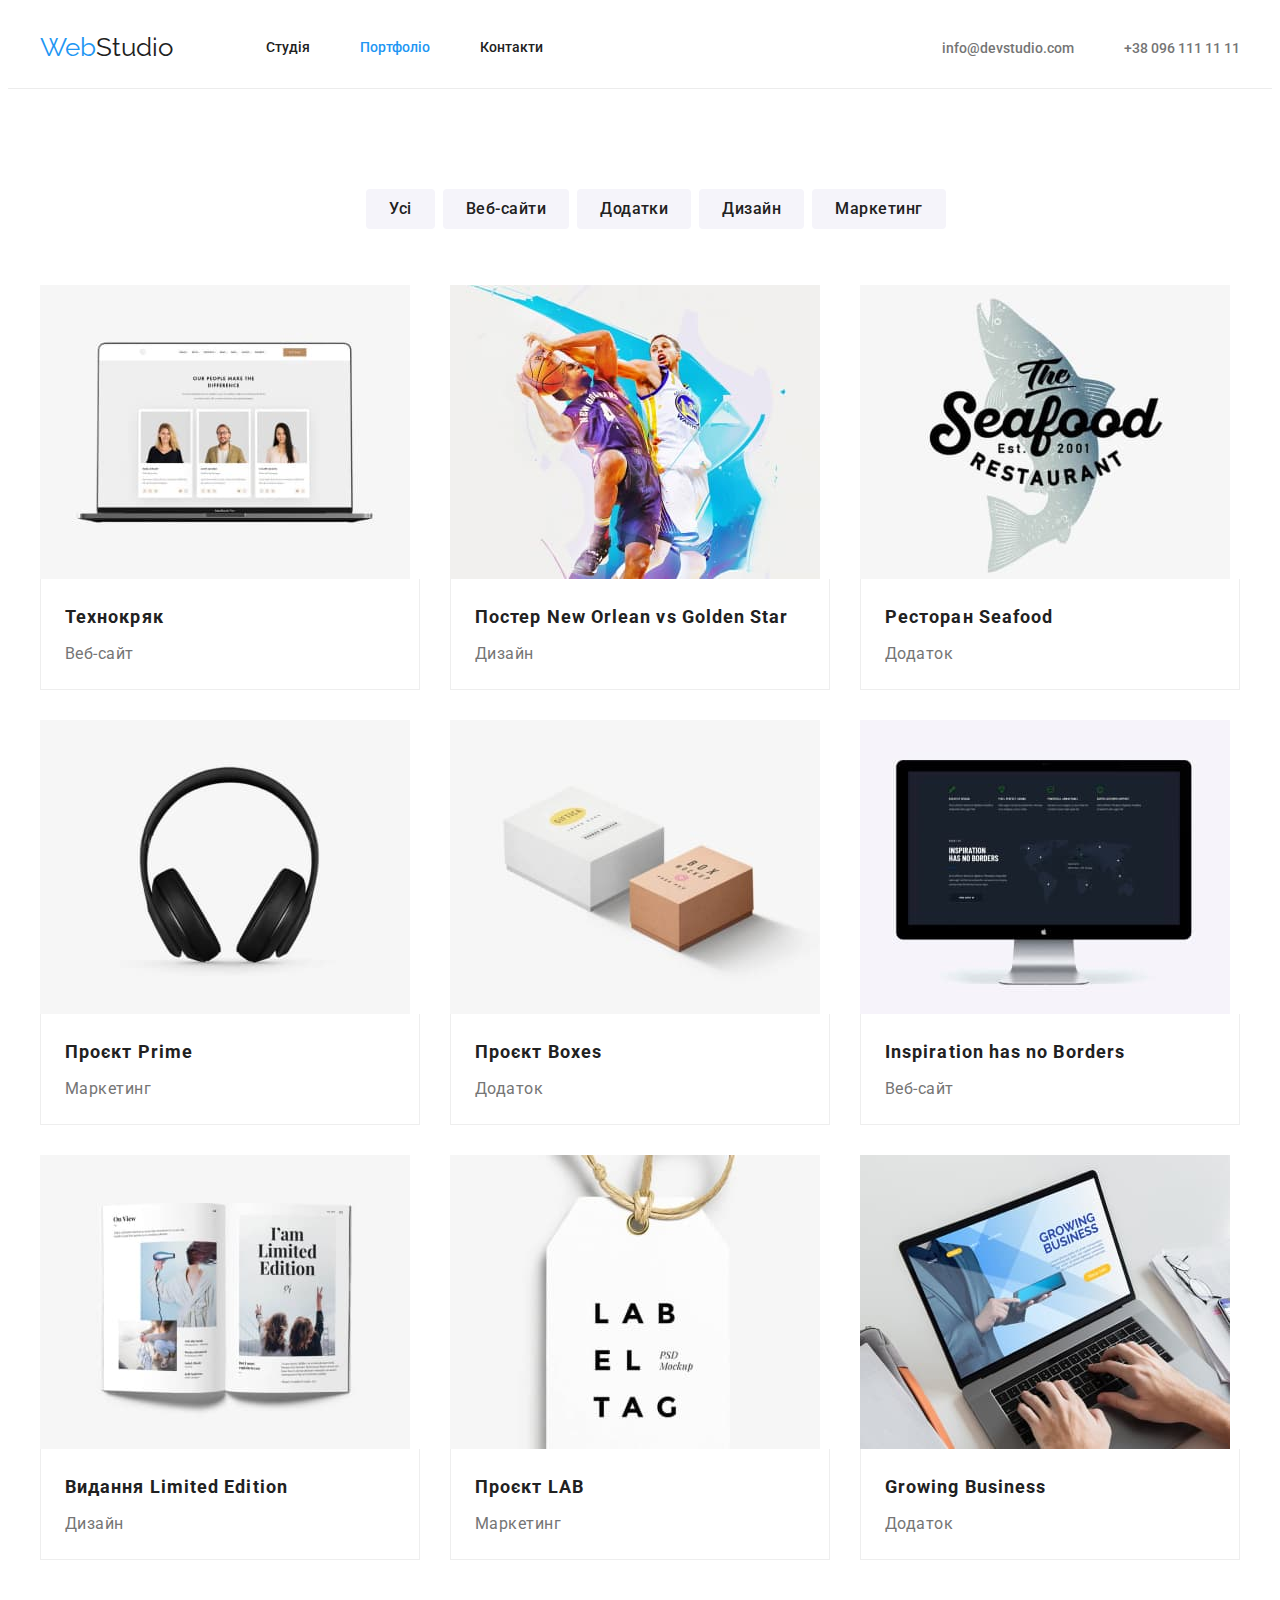
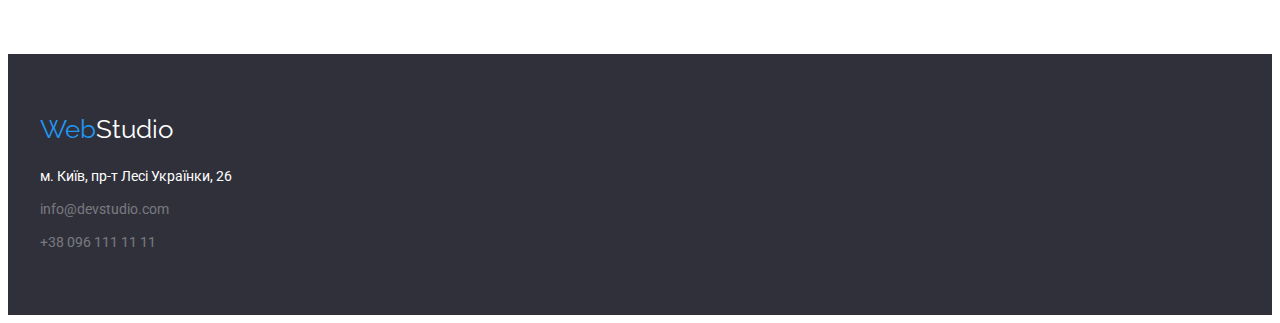
==== portfolio.html @ d4c377cc "renew" ====
<!DOCTYPE html>
<html lang="uk">
  <head>
    <meta charset="UTF-8" />
    <meta http-equiv="X-UA-Compatible" content="IE=edge" />
    <meta name="viewport" content="width=device-width, initial-scale=1.0" />
    <title>WebStudio</title>
    <link
      rel="stylesheet"
      href="https://cdnjs.cloudflare.com/ajax/libs/modern-normalize/1.1.0/modern-normalize.min.css"
      integrity="sha512-wpPYUAdjBVSE4KJnH1VR1HeZfpl1ub8YT/NKx4PuQ5NmX2tKuGu6U/JRp5y+Y8XG2tV+wKQpNHVUX03MfMFn9Q=="
      crossorigin="anonymous"
      referrerpolicy="no-referrer"
    />
    <link rel="stylesheet" href="./css/styles.css" />
    <link rel="preconnect" href="https://fonts.googleapis.com" />
    <link rel="preconnect" href="https://fonts.gstatic.com" crossorigin />
    <link
      href="https://fonts.googleapis.com/css2?family=Raleway:wght@700&family=Roboto:wght@400;500;700;900&display=swap"
      rel="stylesheet"
    />
  </head>
  <body>
    <header class="header">
      <div class="container header-container">
        <a href="./index.html" class="logo">
          <span class="logo-web">Web</span>Studio</a
        >
        <nav class="nav-list">
          <ul class="header-nav">
            <li class="header-item">
              <a href="./index.html" class="link-nav">Студія</a>
            </li>
            <li class="header-item">
              <a href="./portfolio.html" class="link-nav current">Портфоліо</a>
            </li>
            <li class="header-item">
              <a href="" class="link-nav">Контакти</a>
            </li>
          </ul>
        </nav>

        <ul class="contacts">
          <li class="header-item">
            <a href="mailto:info@devstudio.com" class="link-contact"
              >info@devstudio.com</a
            >
          </li>
          <li class="header-item">
            <a href="tel:+380961111111" class="link-contact"
              >+38 096 111 11 11</a
            >
          </li>
        </ul>
      </div>
    </header>

    <main>
      <section class="portfolio-section">
        <!-- Прихований заголовок h1 -->
        <div class="container">
          <h1 class="visually-hidden">Навігація Портфоліо</h1>
          <ul class="portfolio-list">
            <li class="portfolio-item">
              <button type="button" class="button-portfolio">Усі</button>
            </li>
            <li class="portfolio-item">
              <button type="button" class="button-portfolio">Веб-сайти</button>
            </li>
            <li class="portfolio-item">
              <button type="button" class="button-portfolio">Додатки</button>
            </li>
            <li class="portfolio-item">
              <button type="button" class="button-portfolio">Дизайн</button>
            </li>
            <li class="portfolio-item">
              <button type="button" class="button-portfolio">Маркетинг</button>
            </li>
          </ul>

          <ul class="project">
            <li class="dropdown">
              <a class="link-title-portfolio" href="">
                <img src="./images/tehno.jpeg" alt="вигляд сайту" width: 370 >
                <div class="border-portfolio">
                  <h2 class="title-portfolio">Технокряк</h2>
                  <p class="description-portfolio">Веб-сайт</p>
                </div>
              </a>
            </li>
            <li class="dropdown">
              <a class="link-title-portfolio" href="">
                <img src="./images/poster.jpeg" alt="гра баскетбол" width: 370 >
                <div class="border-portfolio">
                  <h2 class="title-portfolio">
                    Постер New Orlean vs Golden Star
                  </h2>
                  <p class="description-portfolio">Дизайн</p>
                </div>
              </a>
            </li>
            <li class="dropdown">
              <a class="link-title-portfolio" href="">
                <img src="./images/seafood.jpeg" alt="логотип риби" width: 370 >
                <div class="border-portfolio">
                  <h2 class="title-portfolio">Ресторан Seafood</h2>
                  <p class="description-portfolio">Додаток</p>
                </div>
              </a>
            </li>
            <li class="dropdown">
              <a class="link-title-portfolio" href="">
                <img src="./images/prime.jpeg" alt="навушники" width: 370 >
                <div class="border-portfolio">
                  <h2 class="title-portfolio">Проєкт Prime</h2>
                  <p class="description-portfolio">Маркетинг</p>
                </div>
              </a>
            </li>
            <li class="dropdown">
              <a class="link-title-portfolio" href="">
                <img src="./images/boxes.jpeg" alt="дві коробки" width: 370 >
                <div class="border-portfolio">
                  <h2 class="title-portfolio">Проєкт Boxes</h2>
                  <p class="description-portfolio">Додаток</p>
                </div>
              </a>
            </li>
            <li class="dropdown">
              <a class="link-title-portfolio" href="">
                <img src="./images/inspiration.jpeg" alt="компʼютер Аймак"
                width: 370 >
                <div class="border-portfolio">
                  <h2 class="title-portfolio">Inspiration has no Borders</h2>
                  <p class="description-portfolio">Веб-сайт</p>
                </div>
              </a>
            </li>
            <li class="dropdown">
              <a class="link-title-portfolio" href="">
                <img src="./images/limited.jpeg" alt="відкрита книжка" width:
                370 >
                <div class="border-portfolio">
                  <h2 class="title-portfolio">Видання Limited Edition</h2>
                  <p class="description-portfolio">Дизайн</p>
                </div>
              </a>
            </li>
            <li class="dropdown">
              <a class="link-title-portfolio" href="">
                <img src="./images/lab.jpeg" alt="бірка з написом" width: 370 >
                <div class="border-portfolio">
                  <h2 class="title-portfolio">Проєкт LAB</h2>
                  <p class="description-portfolio">Маркетинг</p>
                </div>
              </a>
            </li>
            <li class="dropdown">
              <a class="link-title-portfolio" href="">
                <img src="./images/growing.jpeg" alt="ноутбук" width: 370 >
                <div class="border-portfolio">
                  <h2 class="title-portfolio">Growing Business</h2>
                  <p class="description-portfolio">Додаток</p>
                </div>
              </a>
            </li>
          </ul>
        </div>
      </section>
    </main>

    <footer class="footer">
      <div class="container">
        <a href="./index.html" class="logo-footer">
          <span class="logo-web">Web</span>Studio</a
        >
        <address>
          <ul class="footer-list">
            <li>
              <a
                class="address-footer map"
                href="https://goo.gl/maps/TjLMkLWJnbs5kSYVA"
                >м. Київ, пр-т Лесі Українки, 26</a
              >
            </li>
            <li>
              <a
                class="link-footer mail-footer"
                href="mailto:info@devstudio.com"
                >info@devstudio.com</a
              >
            </li>
            <li>
              <a class="link-footer" href="tel:+380961111111"
                >+38 096 111 11 11</a
              >
            </li>
          </ul>
        </address>
      </div>
    </footer>
  </body>
</html>
---- css/styles.css ----
:root {
  --prymary-text-color: #212121;
  --title-text-color: #757575;
  --accent-text-color: #2196f3;
  --hero-text-color: #ffffff;
  --secondary-background-color: #f5f4fa;
}

body {
  font-family: "Roboto", sans-serif;
  color: var(--prymary-text-color);
}

.container {
  width: 1200px;
  padding-left: 15px;
  padding-right: 15px;
  margin-left: auto;
  margin-right: auto;
}

h1,
h2,
h3,
p,
ul {
  margin: 0;
}

img {
  display: block;
  max-width: 100%;
  height: auto;
}

button {
  font-family: inherit;
}

/* Хедер */
.header {
  border-bottom: 1px solid #ececec;
}

.logo {
  color: var(--prymary-text-color);
  font-family: "Raleway", sans-serif;
  font-size: 26px;
  line-height: 1.19;
  text-decoration: none;
  display: block;
  margin-right: 0;
  padding-top: 24px;
  padding-bottom: 25px;
}

.logo-web {
  color: var(--accent-text-color);
  display: inline-block;
}

.header-container {
  display: flex;
  align-items: center;
}

.link-nav {
  color: var(--prymary-text-color);
  font-weight: 500;
  font-size: 14px;
  line-height: 1.14;
  text-decoration: none;
  display: block;
  padding-top: 32px;
  padding-bottom: 32px;
}
.link-nav:hover,
.link-nav:focus {
  color: var(--accent-text-color);
}

.nav-list .link-nav.current {
  color: var(--accent-text-color);
}

.header-nav {
  display: flex;
  align-items: center;
  padding-left: 93px;
}

.header-item:not(:last-child) {
  margin-right: 50px;
}

.contacts {
  display: flex;
  margin-left: auto;
}
.link-contact {
  font-weight: 500;
  font-size: 14px;
  line-height: 1.14;
  text-decoration: none;
}

.contacts .link-contact {
  color: var(--title-text-color);
}

.link-contact:hover,
.link-contact:focus {
  color: var(--accent-text-color);
}

li {
  list-style: none;
}
.visually-hidden {
  position: absolute;
  width: 1px;
  height: 1px;
  margin: -1px;
  border: 0;
  padding: 0;
  white-space: nowrap;
  clip-path: inset(100%);
  clip: rect(0 0 0 0);
  overflow: hidden;
}

/* hero */
.title-hero {
  color: var(--hero-text-color);
  max-width: 650px;
  margin-bottom: 30px;
  margin-left: auto;
  margin-right: auto;
  padding: 0px;
  font-size: 44px;
  font-weight: 900;
  line-height: 1.36;
  letter-spacing: 0.06em;
}

.section-hero {
  background-color: #2f303a;
  text-align: center;
  padding-top: 200px;
  padding-bottom: 200px;
}

.button-hero {
  color: var(--hero-text-color);
  background-color: var(--accent-text-color);
  font-family: inherit;
  font-weight: 700;
  font-size: 16px;
  line-height: 1.88;
  cursor: pointer;
  box-shadow: 0px 4px 4px rgba(0, 0, 0, 0.15);
  border-radius: 4px;
  border: 1px solid transparent;
  padding: 10px 32px;
  display: inline-block;
  align-items: center;
  letter-spacing: 0.06em;
}

.button-hero:hover,
.button-hero:focus {
  background-color: #188ce8;
}

/* фічі (benefits) */

.benefits-section {
  padding-top: 94px;
  padding-bottom: 94px;
}

.benefits-list {
  display: flex;
  padding-left: 0;
}

.benefit-item:not(:last-child) {
  margin-right: 30px;
}

.benefit-item {
  width: 270px;
}

.benefits {
  color: var(--prymary-text-color);
  font-size: 14px;
  line-height: 1.14;
  margin-bottom: 10px;
  letter-spacing: 0.03em;
  text-transform: uppercase;
}

.benefits-text {
  color: var(--title-text-color);
  font-size: 14px;
  line-height: 1.71;
  letter-spacing: 0.03em;
}

/* фото */
.section-about {
  padding-bottom: 94px;
}

.section-title {
  color: var(--prymary-text-color);
  font-size: 36px;
  line-height: 1.17;
  margin-bottom: 50px;
  text-align: center;
  letter-spacing: 0.03em;
}

.services-list {
  display: flex;
  margin-top: 50px;
  padding-left: 0;
}

.about:not(:last-child) {
  margin-right: 30px;
}

/* члени команди */
.section.team-list {
  padding: 94px 0;
  background-color: #f5f4fa;
}

.team {
  display: flex;
  flex-wrap: wrap;
  padding-left: 0;
}

.team-pic {
  box-shadow: 0px 1px 3px rgba(0, 0, 0, 0.12), 0px 1px 1px rgba(0, 0, 0, 0.14),
    0px 2px 1px rgba(0, 0, 0, 0.2);
  border-radius: 0px 0px 4px 4px;
  background-color: var(--hero-text-color);
  padding-top: 30px;
  padding-bottom: 30px;
}
.team-item:not(:last-child) {
  margin-right: 30px;
}

.team-name {
  color: var(--prymary-text-color);
  font-weight: 500;
  font-size: 16px;
  line-height: 1.19;
  margin-bottom: 10px;
  text-align: center;
  letter-spacing: 0.03em;
}

.team-position {
  color: var(--title-text-color);
  font-size: 16px;
  line-height: 1.19;
  text-align: center;
  letter-spacing: 0.03em;
}

/* Footer */
.footer {
  background-color: #2f303a;
  padding-top: 60px;
  padding-bottom: 60px;
}
.footer-list {
  padding-left: 0;
}

.logo-footer {
  color: var(--hero-text-color);
  font-family: Raleway;
  font-size: 26px;
  line-height: 1.19;
  text-decoration: none;
  display: block;
  margin-bottom: 20px;
}

.address-footer {
  color: var(--hero-text-color);
  font-size: 14px;
  line-height: 1.71;
  font-style: normal;
  text-decoration: none;
}
.link-footer {
  color: rgba(255, 255, 255, 0.6);
  font-size: 14px;
  line-height: 1.71;
  opacity: 0.6;
  font-style: normal;
  text-decoration: none;
}
.address-footer:hover,
.address-footer:focus {
  color: var(--accent-text-color);
}
.link-footer:hover,
.link-footer:focus {
  color: var(--accent-text-color);
}

.map {
  display: block;
  margin-bottom: 9px;
}

.mail-footer {
  display: block;
  margin-bottom: 9px;
}

/* PORTFOLIO */

.button-portfolio {
  color: var(--prymary-text-color);
  font-weight: 500;
  font-size: 16px;
  line-height: 1.63;
  text-align: center;
  letter-spacing: 0.03em;
  cursor: pointer;
  background-color: var(--secondary-background-color);
  border-radius: 4px;
  border: 1px solid transparent;
  padding: 6px 22px;
}

.portfolio-section {
  padding-top: 100px;
  padding-bottom: 94px;
}

.portfolio-list {
  display: flex;
  justify-content: center;
  margin-bottom: 56px;
}

.portfolio-item {
  margin-right: 8px;
}

.button-portfolio:hover {
  color: var(--hero-text-color);
  background-color: var(--accent-text-color);
}

.button-portfolio:focus {
  color: var(--accent-text-color);
}

.button-secondary.current {
  background-color: var(--accent-text-color);
  color: var(--hero-text-color);
}

.title-portfolio {
  color: var(--prymary-text-color);
  font-size: 18px;
  line-height: 2;
  letter-spacing: 0.06em;
  margin-bottom: 4px;
}

.border-portfolio {
  border: 1px solid #eeeeee;
  border-top: 0;
  padding: 20px 24px;
}

.description-portfolio {
  color: var(--title-text-color);
  font-size: 16px;
  line-height: 1.88;
  letter-spacing: 0.03em;
}

.link-title-portfolio {
  text-decoration: none;
  display: block;
}

.project {
  display: flex;
  flex-wrap: wrap;
  gap: 30px;
  padding: 0;
}

.dropdown {
  flex-basis: calc((100% - 60px) / 3);
}
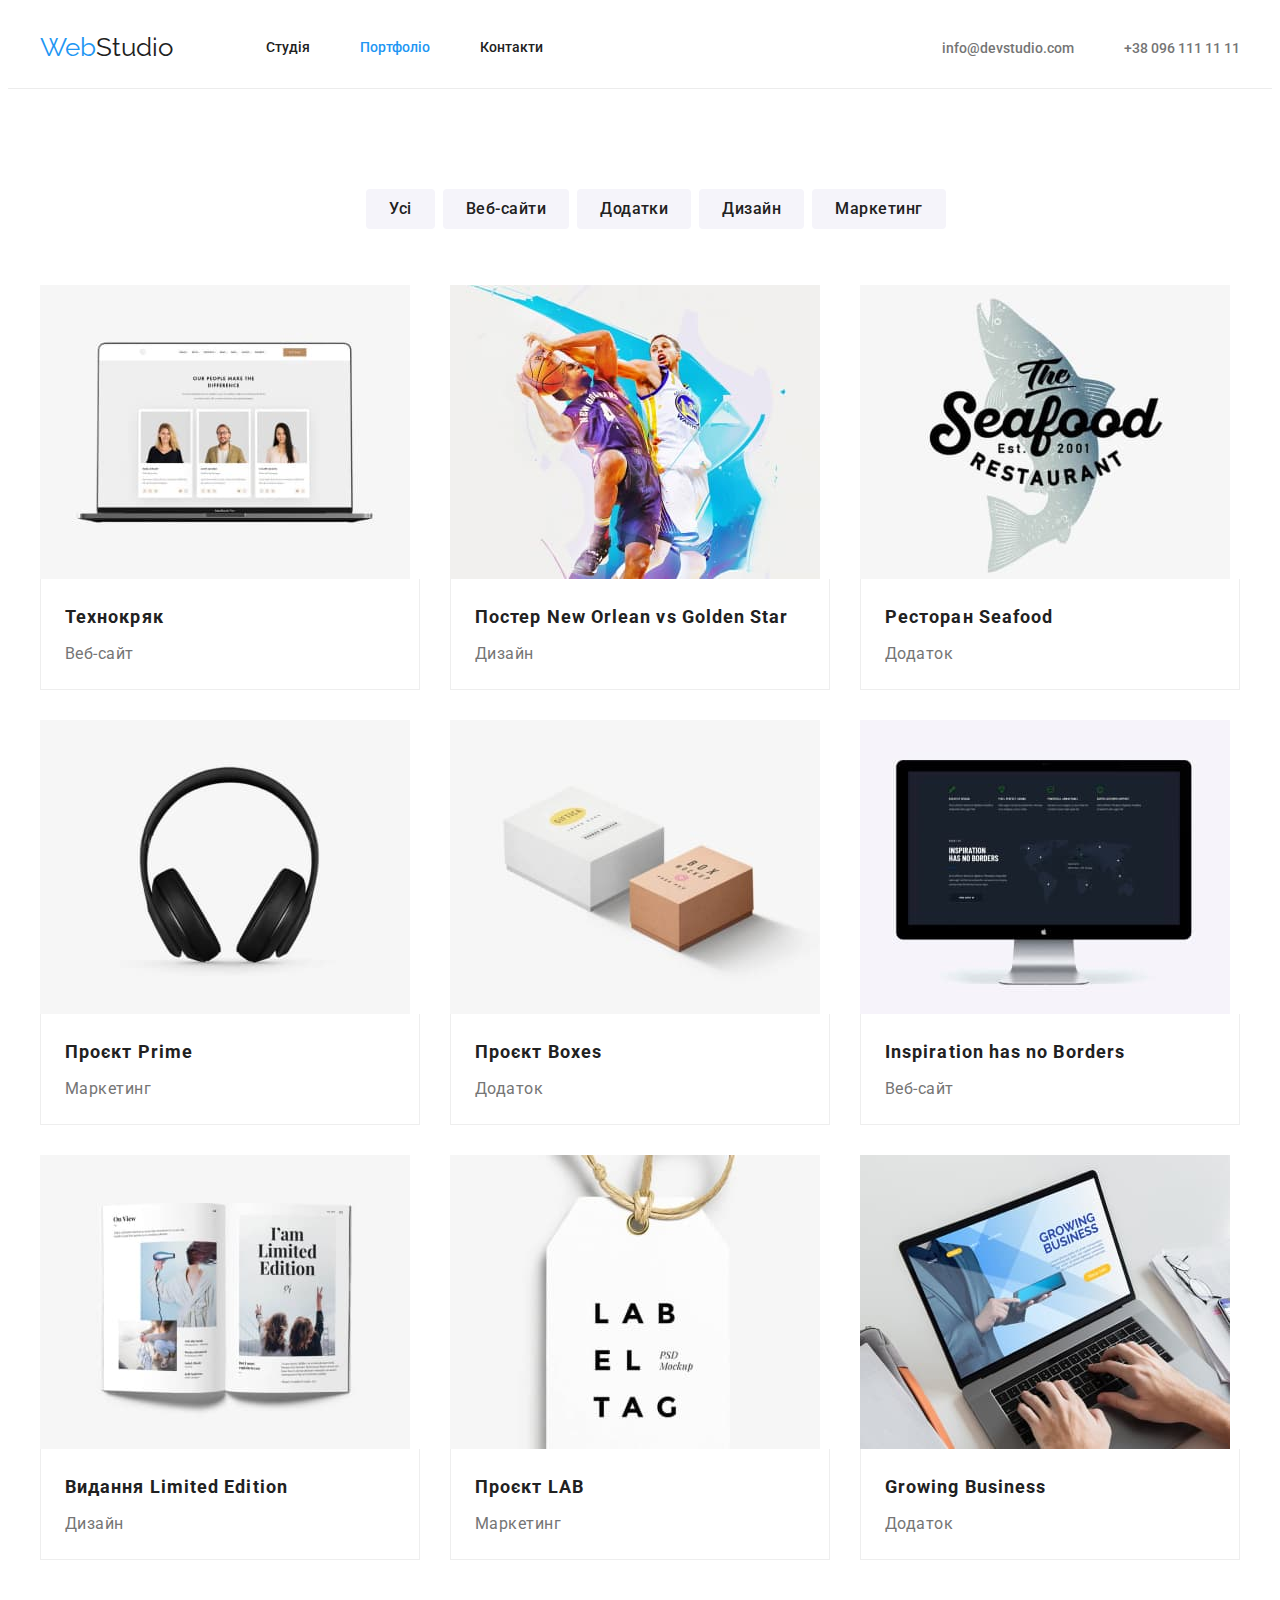
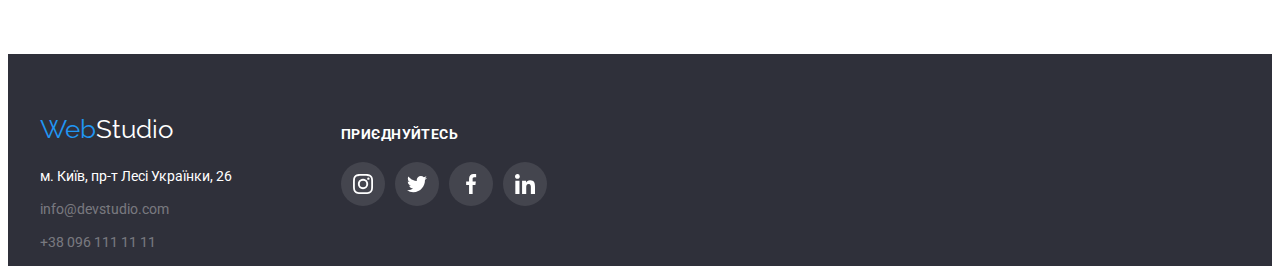
==== commit 644c4318: "not finish..." ====
--- a/portfolio.html
+++ b/portfolio.html
@@ -169,34 +169,95 @@
       </section>
     </main>
 
+    <!-- Футер -->
     <footer class="footer">
       <div class="container">
-        <a href="./index.html" class="logo-footer">
-          <span class="logo-web">Web</span>Studio</a
-        >
-        <address>
-          <ul class="footer-list">
-            <li>
-              <a
-                class="address-footer map"
-                href="https://goo.gl/maps/TjLMkLWJnbs5kSYVA"
-                >м. Київ, пр-т Лесі Українки, 26</a
-              >
-            </li>
-            <li>
-              <a
-                class="link-footer mail-footer"
-                href="mailto:info@devstudio.com"
-                >info@devstudio.com</a
-              >
-            </li>
-            <li>
-              <a class="link-footer" href="tel:+380961111111"
-                >+38 096 111 11 11</a
-              >
-            </li>
-          </ul>
-        </address>
+        <div class="footer-position">
+          <div class="footer-main">
+            <a href="./index.html" class="logo-footer">
+              <span class="logo-web">Web</span>Studio</a
+            >
+            <address>
+              <ul class="footer-list">
+                <li>
+                  <a
+                    class="address-footer map"
+                    href="https://goo.gl/maps/TjLMkLWJnbs5kSYVA"
+                    >м. Київ, пр-т Лесі Українки, 26</a
+                  >
+                </li>
+                <li>
+                  <a
+                    class="link-footer mail-footer"
+                    href="mailto:info@devstudio.com"
+                    >info@devstudio.com</a
+                  >
+                </li>
+                <li>
+                  <a class="link-footer" href="tel:+380961111111"
+                    >+38 096 111 11 11</a
+                  >
+                </li>
+              </ul>
+            </address>
+          </div>
+          <div class="footer-add">
+            <h3 class="add">ПРИЄДНУЙТЕСЬ</h3>
+            <ul class="social-footer">
+              <li class="social-item-footer">
+                <a
+                  class="social-link-footer"
+                  href="#"
+                  target="_blank"
+                  rel="noopener noreferrer nofollow"
+                >
+                  <svg class="icon-social" width="20" height="20">
+                    <use href="./images/sprite.svg#icon-insta"></use>
+                  </svg>
+                </a>
+              </li>
+
+              <li class="social-item-footer">
+                <a
+                  class="social-link-footer"
+                  href="#"
+                  target="_blank"
+                  rel="noopener noreferrer nofollow"
+                >
+                  <svg class="icon-social" width="20" height="20">
+                    <use href="./images/sprite.svg#icon-twitter"></use>
+                  </svg>
+                </a>
+              </li>
+
+              <li class="social-item-footer">
+                <a
+                  class="social-link-footer"
+                  href="#"
+                  target="_blank"
+                  rel="noopener noreferrer nofollow"
+                >
+                  <svg class="icon-social" width="20" height="20">
+                    <use href="./images/sprite.svg#icon-facebook"></use>
+                  </svg>
+                </a>
+              </li>
+
+              <li class="social-item-footer">
+                <a
+                  class="social-link-footer"
+                  href="#"
+                  target="_blank"
+                  rel="noopener noreferrer nofollow"
+                >
+                  <svg class="icon-social" width="20" height="20">
+                    <use href="./images/sprite.svg#icon-linkedin"></use>
+                  </svg>
+                </a>
+              </li>
+            </ul>
+          </div>
+        </div>
       </div>
     </footer>
   </body>
--- a/css/styles.css
+++ b/css/styles.css
@@ -4,6 +4,7 @@
   --accent-text-color: #2196f3;
   --hero-text-color: #ffffff;
   --secondary-background-color: #f5f4fa;
+  --icon-color: #AFB1B8;
 }
 
 body {
@@ -112,6 +113,23 @@
 .link-contact:focus {
   color: var(--accent-text-color);
 }
+
+
+.mail {
+    margin-right: 50px;
+}
+
+.ico {
+    margin-right: 10px;
+    object-position: center;
+    fill: var(--title-text-color);
+}
+
+.ico :hover,
+.ico :focus {
+    color: var(--accent-text-color);
+}
+
 
 li {
   list-style: none;
@@ -148,6 +166,18 @@
   text-align: center;
   padding-top: 200px;
   padding-bottom: 200px;
+}
+.overlay {
+ max-width: 1600px;
+  height: 600px;
+  margin-left: auto;
+  margin-right: auto;
+  background-image: linear-gradient(to right, rgba(47,48,58,0.4), rgba(47,48,58,0.4)), 
+  url(/images/Img-hero.jpeg),
+  url(/images/Bg-hero.jpeg);
+  background-repeat: no-repeat;
+  background-position: center;
+  background-size: cover;
 }
 
 .button-hero {
@@ -173,7 +203,6 @@
 }
 
 /* фічі (benefits) */
-
 .benefits-section {
   padding-top: 94px;
   padding-bottom: 94px;
@@ -190,6 +219,29 @@
 
 .benefit-item {
   width: 270px;
+}
+
+.benefit-item::before {
+  content: "" ;
+  display: block;
+  height: 120px;
+  margin-bottom: 30px;
+  background: #F5F4FA;
+border-radius: 4px;
+  background-position: center;
+  background-repeat: no-repeat;
+}
+.icon-antenna::before {
+  background-image: url(../images/antenna.svg);
+}
+.icon-clock::before {
+  background-image: url(../images/clock.svg);
+}
+.icon-diagram::before {
+  background-image: url(../images/diagram.svg);
+}
+.icon-astronaut::before {
+  background-image: url(../images/astronaut.svg);
 }
 
 .benefits {
@@ -274,6 +326,72 @@
   letter-spacing: 0.03em;
 }
 
+.social {
+  display: flex;
+  justify-content: space-between;
+  padding-left: 0px;
+  margin-left: 32px;
+  margin-right: 32px;
+  margin-top: 16px;
+
+}
+.social-link {
+  display: flex;
+  justify-content: center;
+  align-items: center;
+  padding: 12px;
+  width: 44px;
+  height: 44px;
+  border-radius: 50%;
+  fill: var(--icon-color);
+}
+.social-link:hover,
+.social-link:focus {
+  background-color: var(--accent-text-color);
+  fill: var(--hero-text-color);
+}
+
+/* Постійні клієнти */
+.client-list {
+  padding-top: 94px;
+  padding-bottom: 50px;
+}
+.clients {
+  display: flex;
+  flex-wrap: wrap;
+  padding-left: 0;
+}
+.client-item {
+  width: 170px;
+  height: 92px;
+  border: 1px solid var(--icon-color);
+border-radius: 4px;
+}
+
+.client-item:not(:last-child) {
+  margin-right: 30px;
+}
+.client-link {
+  display: block;
+  padding: 16px 32px;
+  cursor: pointer;
+}
+
+.client-item:hover {
+  border: 1px solid var(--accent-text-color);
+border-radius: 4px;
+}
+
+.icon {
+padding: 0px;
+fill: var(--icon-color);
+}
+
+.icon:hover,
+.icon:focus {
+  fill: var(--accent-text-color);
+}
+
 /* Footer */
 .footer {
   background-color: #2f303a;
@@ -328,6 +446,68 @@
   margin-bottom: 9px;
 }
 
+
+.social-item-footer {
+    display: flex;
+    align-items: center;
+    justify-content: center;
+    border-radius: 50%;
+    margin-right: 10px;
+    }
+
+.social-link-footer {
+    display: flex;
+    align-items: center;
+    justify-content: center;
+    fill: var(--hero-text-color);
+    width: 44px;
+    height: 44px;
+    border-radius: 50%;
+    background-color: rgba(255, 255, 255, 0.1);
+}
+        
+.social-link-footer:hover,
+.social-link-footer:focus {
+    background-color: var(--accent-text-color);
+    fill: var(--hero-text-color);
+}
+
+.social-footer {
+  display: flex;
+    flex-wrap: wrap;
+    justify-content: center;
+    padding: 0;
+}
+
+.footer-position{
+    display: flex;
+}
+
+.footer-main {
+  width: 231px;
+  height: 81px;
+    margin-right: 70px;
+}  
+
+.footer-add {
+    padding-top: 12px;
+}
+
+.add {
+    margin-bottom: 20px;
+    font-style: normal;
+font-weight: 700;
+font-size: 14px;
+line-height: 16px;
+letter-spacing: 0.03em;
+text-transform: uppercase;
+
+    color: var(--hero-text-color);
+}
+
+
+
+
 /* PORTFOLIO */
 
 .button-portfolio {
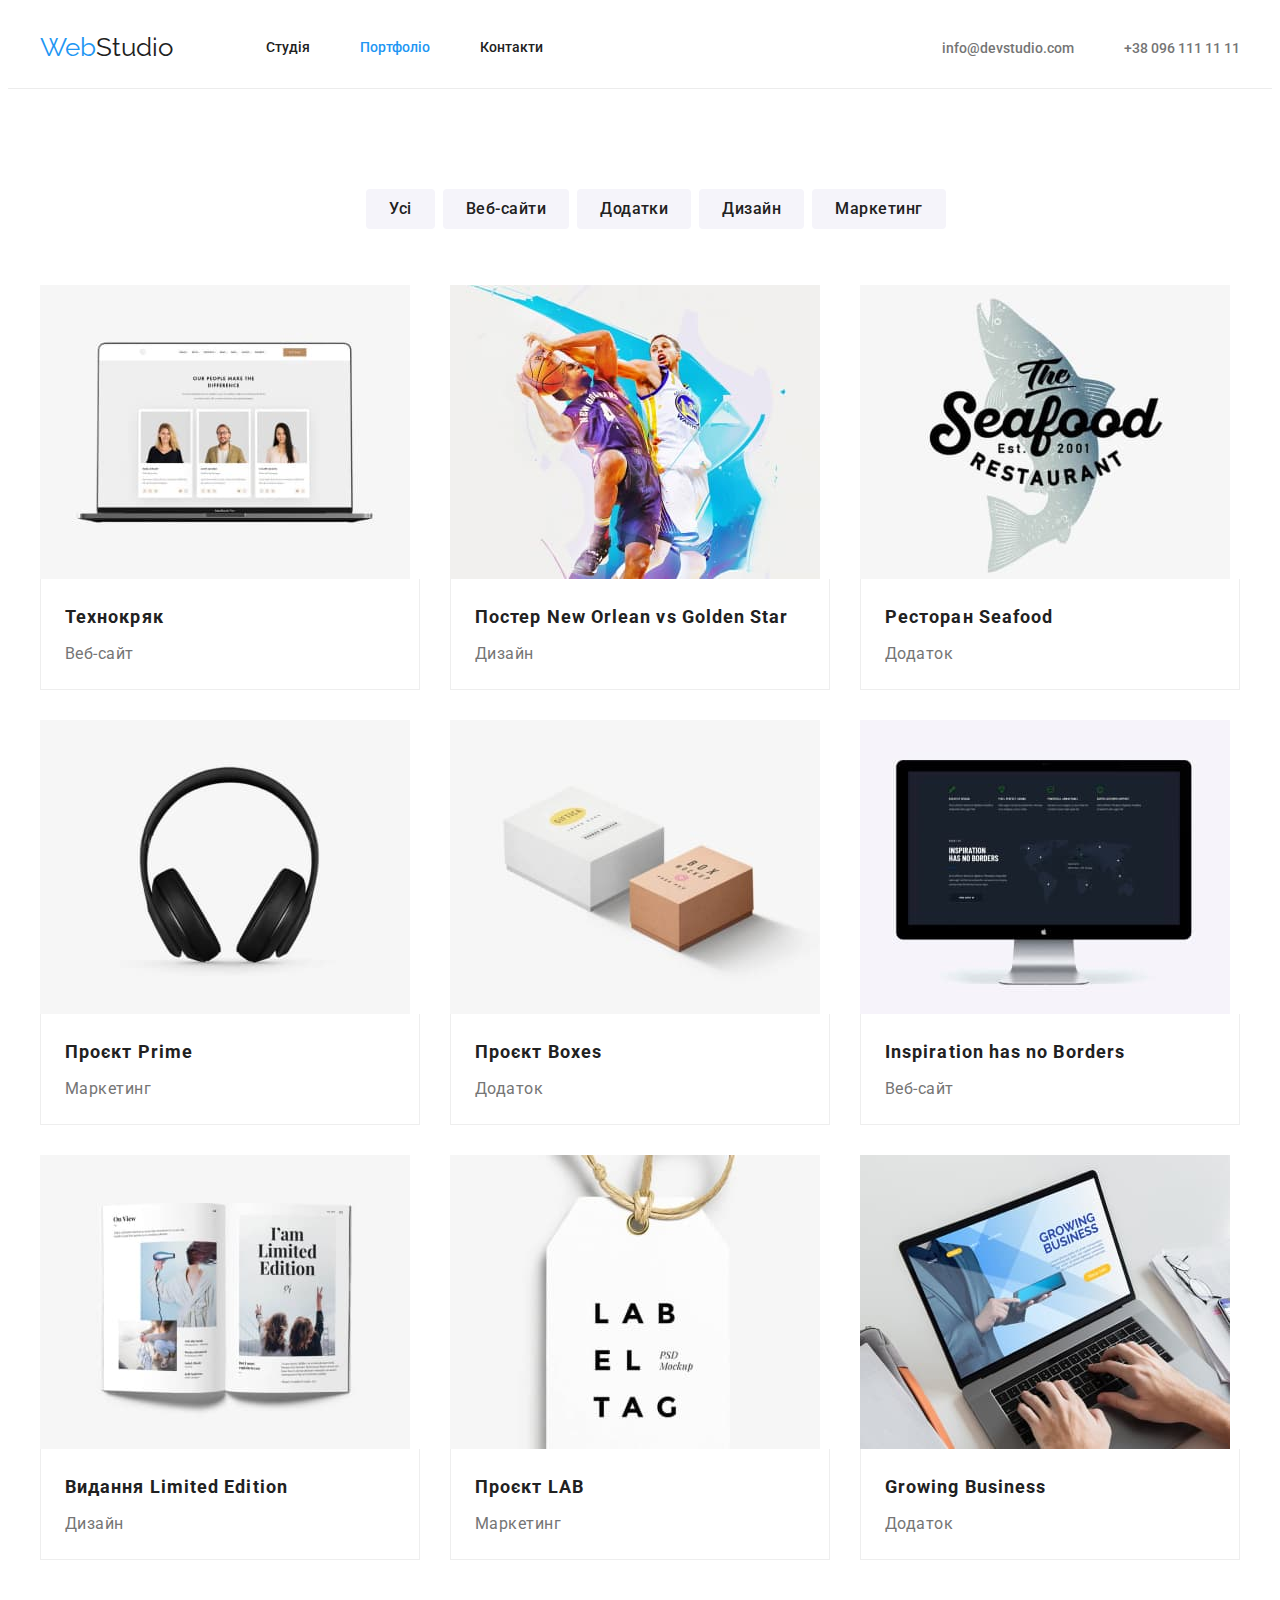
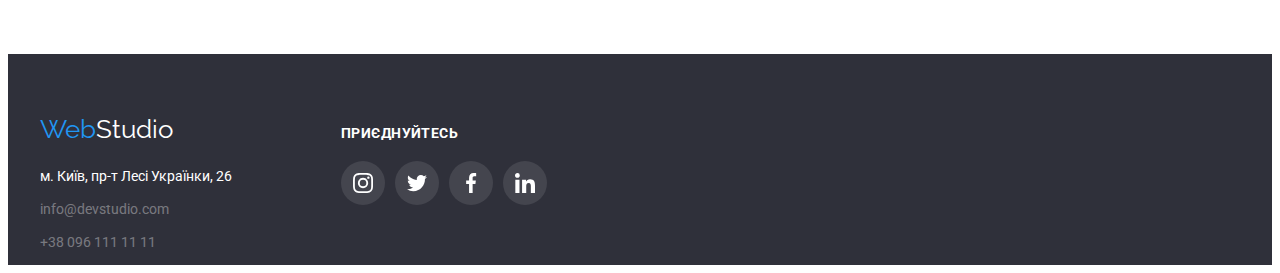
==== commit 51f3af35: "not finish 2 part" ====
--- a/portfolio.html
+++ b/portfolio.html
@@ -202,7 +202,7 @@
             </address>
           </div>
           <div class="footer-add">
-            <h3 class="add">ПРИЄДНУЙТЕСЬ</h3>
+            <strong class="add">ПРИЄДНУЙТЕСЬ</strong>
             <ul class="social-footer">
               <li class="social-item-footer">
                 <a
--- a/css/styles.css
+++ b/css/styles.css
@@ -4,7 +4,7 @@
   --accent-text-color: #2196f3;
   --hero-text-color: #ffffff;
   --secondary-background-color: #f5f4fa;
-  --icon-color: #AFB1B8;
+  --icon-color: #afb1b8;
 }
 
 body {
@@ -114,22 +114,20 @@
   color: var(--accent-text-color);
 }
 
-
 .mail {
-    margin-right: 50px;
+  margin-right: 50px;
 }
 
 .ico {
-    margin-right: 10px;
-    object-position: center;
-    fill: var(--title-text-color);
+  margin-right: 10px;
+  object-position: center;
+  fill: var(--title-text-color);
 }
 
 .ico :hover,
 .ico :focus {
-    color: var(--accent-text-color);
-}
-
+  color: var(--accent-text-color);
+}
 
 li {
   list-style: none;
@@ -168,13 +166,16 @@
   padding-bottom: 200px;
 }
 .overlay {
- max-width: 1600px;
+  max-width: 1600px;
   height: 600px;
   margin-left: auto;
   margin-right: auto;
-  background-image: linear-gradient(to right, rgba(47,48,58,0.4), rgba(47,48,58,0.4)), 
-  url(/images/Img-hero.jpeg),
-  url(/images/Bg-hero.jpeg);
+  background-image: linear-gradient(
+      to right,
+      rgba(47, 48, 58, 0.4),
+      rgba(47, 48, 58, 0.4)
+    ),
+    url(../images/Img-hero.jpeg), url(../images/Bg-hero.jpeg);
   background-repeat: no-repeat;
   background-position: center;
   background-size: cover;
@@ -222,12 +223,12 @@
 }
 
 .benefit-item::before {
-  content: "" ;
+  content: "";
   display: block;
   height: 120px;
   margin-bottom: 30px;
-  background: #F5F4FA;
-border-radius: 4px;
+  background: #f5f4fa;
+  border-radius: 4px;
   background-position: center;
   background-repeat: no-repeat;
 }
@@ -333,15 +334,19 @@
   margin-left: 32px;
   margin-right: 32px;
   margin-top: 16px;
-
-}
+}
+
+.social-item {
+  width: 44px;
+  height: 44px;
+}
+
 .social-link {
   display: flex;
   justify-content: center;
   align-items: center;
-  padding: 12px;
-  width: 44px;
-  height: 44px;
+  width: 100%;
+  height: 100%;
   border-radius: 50%;
   fill: var(--icon-color);
 }
@@ -365,26 +370,29 @@
   width: 170px;
   height: 92px;
   border: 1px solid var(--icon-color);
-border-radius: 4px;
+  border-radius: 4px;
 }
 
 .client-item:not(:last-child) {
   margin-right: 30px;
 }
 .client-link {
-  display: block;
-  padding: 16px 32px;
+  display: flex;
+  align-items: center;
+  justify-content: center;
+  width: 100%;
+  height: 100%;
   cursor: pointer;
 }
 
 .client-item:hover {
   border: 1px solid var(--accent-text-color);
-border-radius: 4px;
+  border-radius: 4px;
 }
 
 .icon {
-padding: 0px;
-fill: var(--icon-color);
+  padding: 0px;
+  fill: var(--icon-color);
 }
 
 .icon:hover,
@@ -446,67 +454,62 @@
   margin-bottom: 9px;
 }
 
-
 .social-item-footer {
-    display: flex;
-    align-items: center;
-    justify-content: center;
-    border-radius: 50%;
-    margin-right: 10px;
-    }
+  display: flex;
+  align-items: center;
+  justify-content: center;
+  width: 44px;
+  height: 44px;
+  border-radius: 50%;
+  margin-right: 10px;
+}
 
 .social-link-footer {
-    display: flex;
-    align-items: center;
-    justify-content: center;
-    fill: var(--hero-text-color);
-    width: 44px;
-    height: 44px;
-    border-radius: 50%;
-    background-color: rgba(255, 255, 255, 0.1);
-}
-        
+  display: flex;
+  align-items: center;
+  justify-content: center;
+  fill: var(--hero-text-color);
+  width: 100%;
+  height: 100%;
+  border-radius: 50%;
+  background-color: rgba(255, 255, 255, 0.1);
+}
+
 .social-link-footer:hover,
 .social-link-footer:focus {
-    background-color: var(--accent-text-color);
-    fill: var(--hero-text-color);
+  background-color: var(--accent-text-color);
+  fill: var(--hero-text-color);
 }
 
 .social-footer {
   display: flex;
-    flex-wrap: wrap;
-    justify-content: center;
-    padding: 0;
-}
-
-.footer-position{
-    display: flex;
+  flex-wrap: wrap;
+  justify-content: center;
+  padding: 0;
+}
+
+.footer-position {
+  display: flex;
+  align-items: baseline;
 }
 
 .footer-main {
   width: 231px;
   height: 81px;
-    margin-right: 70px;
-}  
-
-.footer-add {
-    padding-top: 12px;
+  margin-right: 70px;
 }
 
 .add {
-    margin-bottom: 20px;
-    font-style: normal;
-font-weight: 700;
-font-size: 14px;
-line-height: 16px;
-letter-spacing: 0.03em;
-text-transform: uppercase;
-
-    color: var(--hero-text-color);
-}
-
-
-
+  display: block;
+  margin-bottom: 20px;
+  font-style: normal;
+  font-weight: 700;
+  font-size: 14px;
+  line-height: 16px;
+  letter-spacing: 0.03em;
+  text-transform: uppercase;
+  color: var(--hero-text-color);
+}
 
 /* PORTFOLIO */
 
@@ -542,10 +545,12 @@
 .button-portfolio:hover {
   color: var(--hero-text-color);
   background-color: var(--accent-text-color);
+  box-shadow: 0px 4px 4px rgba(0, 0, 0, 0.15);
 }
 
 .button-portfolio:focus {
   color: var(--accent-text-color);
+  box-shadow: 0px 4px 4px rgba(0, 0, 0, 0.15);
 }
 
 .button-secondary.current {
@@ -575,8 +580,13 @@
 }
 
 .link-title-portfolio {
+  display: block;
   text-decoration: none;
-  display: block;
+}
+
+.link-title-portfolio:hover,
+.link-title-portfolio:focus {
+box-shadow: 0px 4px 4px rgba(0, 0, 0, 0.15);
 }
 
 .project {
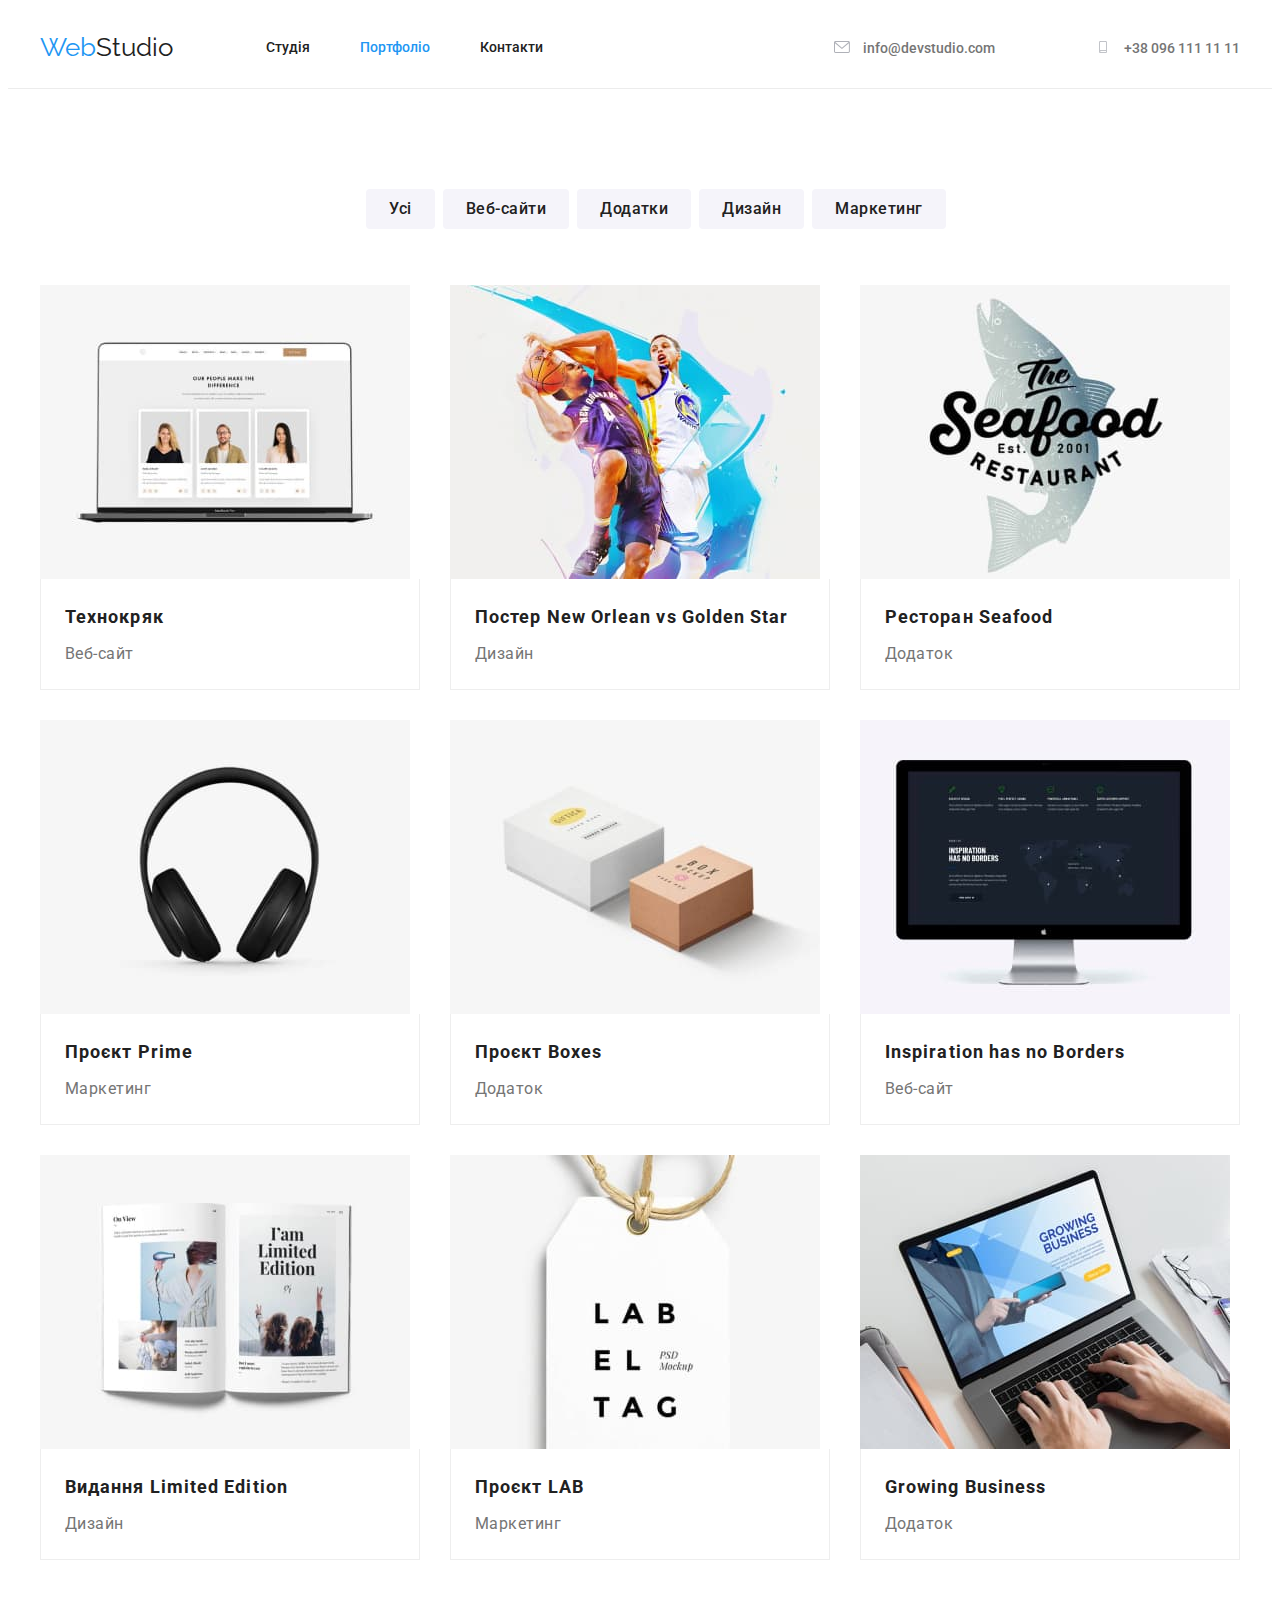
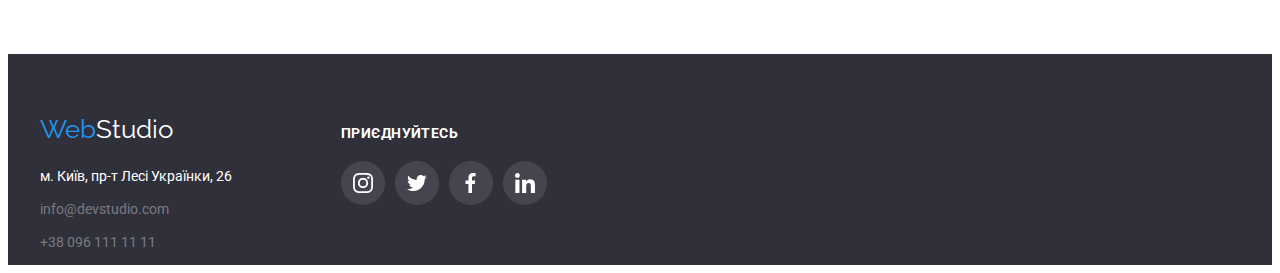
==== commit 44f11471: "not finish4" ====
--- a/portfolio.html
+++ b/portfolio.html
@@ -21,6 +21,7 @@
     />
   </head>
   <body>
+    <!-- секція Хедер -->
     <header class="header">
       <div class="container header-container">
         <a href="./index.html" class="logo">
@@ -32,7 +33,7 @@
               <a href="./index.html" class="link-nav">Студія</a>
             </li>
             <li class="header-item">
-              <a href="./portfolio.html" class="link-nav current">Портфоліо</a>
+              <a href="#" class="link-nav current">Портфоліо</a>
             </li>
             <li class="header-item">
               <a href="" class="link-nav">Контакти</a>
@@ -42,13 +43,19 @@
 
         <ul class="contacts">
           <li class="header-item">
-            <a href="mailto:info@devstudio.com" class="link-contact"
-              >info@devstudio.com</a
+            <a class="link-contact mail" href="mailto:info@devstudio.com">
+              <svg width="16" height="12" class="ico">
+                <use href="../images/sprite.svg#icon-mail"></use>
+              </svg>
+              info@devstudio.com</a
             >
           </li>
           <li class="header-item">
-            <a href="tel:+380961111111" class="link-contact"
-              >+38 096 111 11 11</a
+            <a class="link-contact" href="tel:+380961111111">
+              <svg width="16" height="12" class="ico">
+                <use href="../images/sprite.svg#icon-phone"></use>
+              </svg>
+              +38 096 111 11 11</a
             >
           </li>
         </ul>
--- a/css/styles.css
+++ b/css/styles.css
@@ -218,31 +218,15 @@
   margin-right: 30px;
 }
 
-.benefit-item {
+.benefit-ico {
+  display: flex;
+  align-items: center;
+  justify-content: center;
   width: 270px;
-}
-
-.benefit-item::before {
-  content: "";
-  display: block;
   height: 120px;
+  background: var(--secondary-background-color);
+  border-radius: 4px;
   margin-bottom: 30px;
-  background: #f5f4fa;
-  border-radius: 4px;
-  background-position: center;
-  background-repeat: no-repeat;
-}
-.icon-antenna::before {
-  background-image: url(../images/antenna.svg);
-}
-.icon-clock::before {
-  background-image: url(../images/clock.svg);
-}
-.icon-diagram::before {
-  background-image: url(../images/diagram.svg);
-}
-.icon-astronaut::before {
-  background-image: url(../images/astronaut.svg);
 }
 
 .benefits {
@@ -390,13 +374,13 @@
   border-radius: 4px;
 }
 
-.icon {
+.ico {
   padding: 0px;
   fill: var(--icon-color);
 }
 
-.icon:hover,
-.icon:focus {
+.ico:hover,
+.ico:focus {
   fill: var(--accent-text-color);
 }
 
@@ -586,7 +570,7 @@
 
 .link-title-portfolio:hover,
 .link-title-portfolio:focus {
-box-shadow: 0px 4px 4px rgba(0, 0, 0, 0.15);
+  box-shadow: 0px 4px 4px rgba(0, 0, 0, 0.15);
 }
 
 .project {
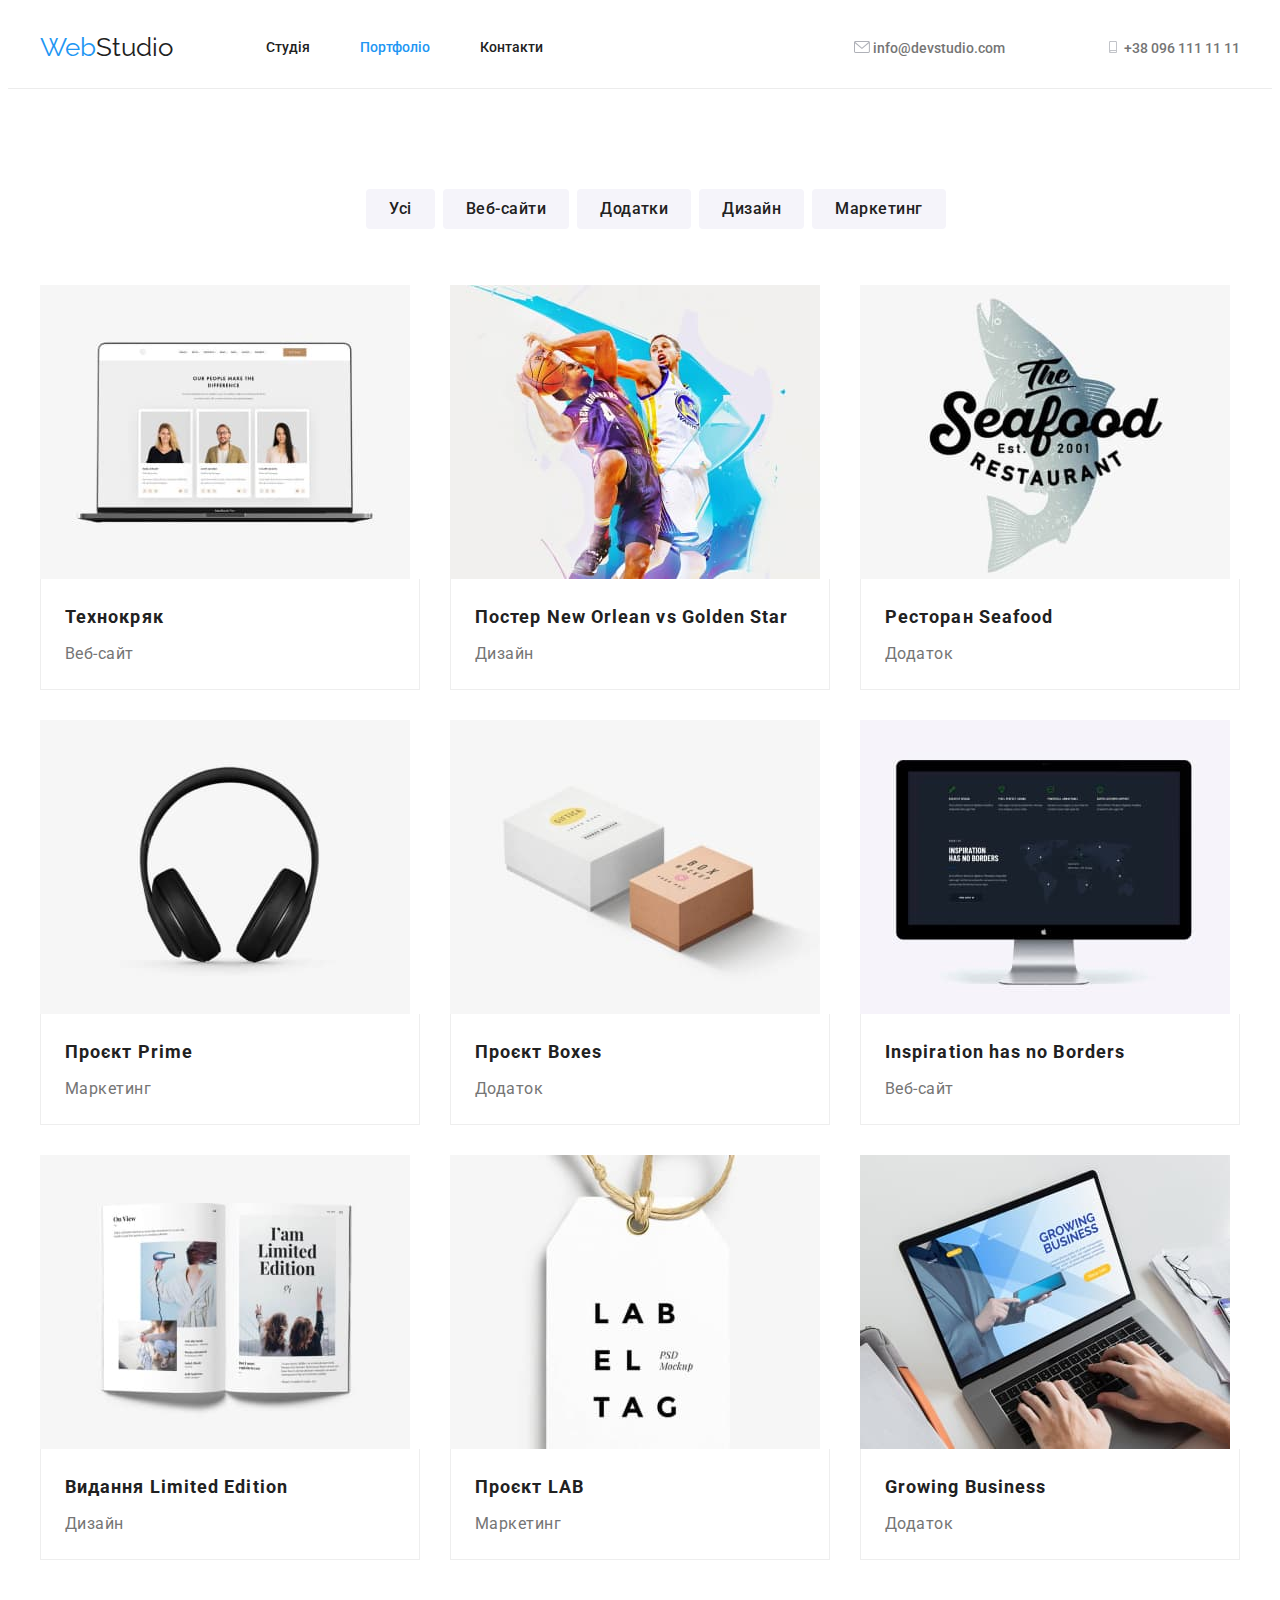
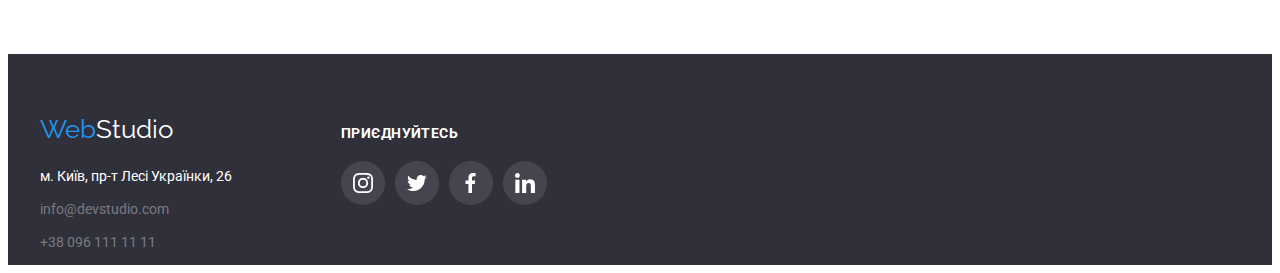
==== commit 6cd51f47: "not finish5" ====
--- a/portfolio.html
+++ b/portfolio.html
@@ -44,16 +44,16 @@
         <ul class="contacts">
           <li class="header-item">
             <a class="link-contact mail" href="mailto:info@devstudio.com">
-              <svg width="16" height="12" class="ico">
-                <use href="../images/sprite.svg#icon-mail"></use>
+              <svg width="16" height="12" class="icon">
+                <use href="./images/sprite.svg#icon-mail"></use>
               </svg>
               info@devstudio.com</a
             >
           </li>
           <li class="header-item">
             <a class="link-contact" href="tel:+380961111111">
-              <svg width="16" height="12" class="ico">
-                <use href="../images/sprite.svg#icon-phone"></use>
+              <svg width="16" height="12" class="icon">
+                <use href="./images/sprite.svg#icon-phone"></use>
               </svg>
               +38 096 111 11 11</a
             >
--- a/css/styles.css
+++ b/css/styles.css
@@ -126,7 +126,7 @@
 
 .ico :hover,
 .ico :focus {
-  color: var(--accent-text-color);
+  fill: var(--accent-text-color);
 }
 
 li {
@@ -343,7 +343,7 @@
 /* Постійні клієнти */
 .client-list {
   padding-top: 94px;
-  padding-bottom: 50px;
+  padding-bottom: 94px;
 }
 .clients {
   display: flex;
@@ -374,13 +374,13 @@
   border-radius: 4px;
 }
 
-.ico {
+.icon {
   padding: 0px;
   fill: var(--icon-color);
 }
 
-.ico:hover,
-.ico:focus {
+.icon:hover,
+.icon:focus {
   fill: var(--accent-text-color);
 }
 
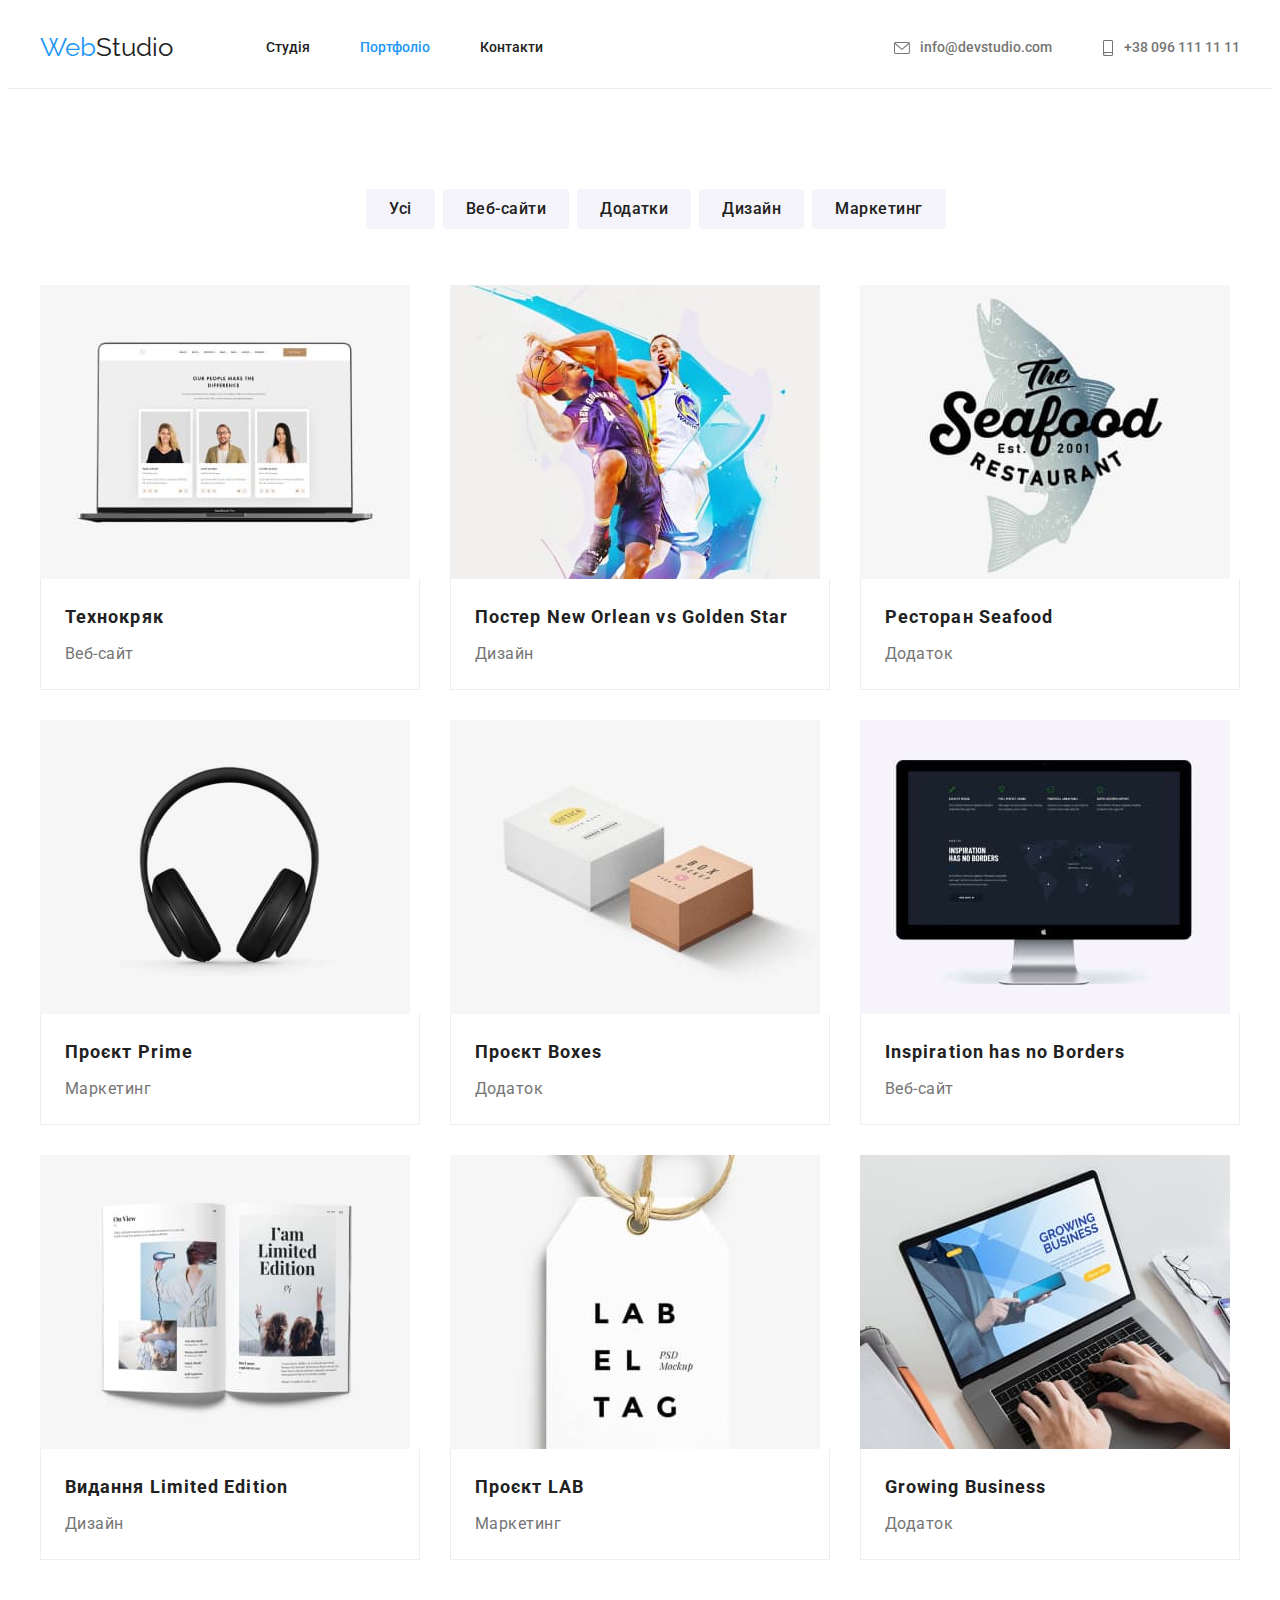
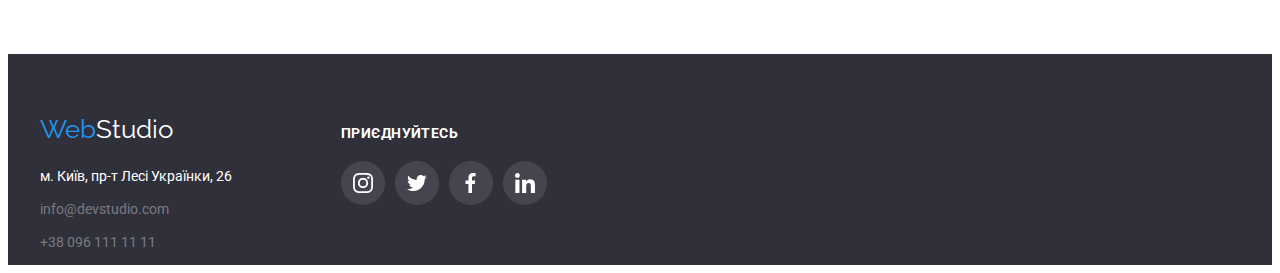
==== commit c80851d9: "maybe finish..." ====
--- a/portfolio.html
+++ b/portfolio.html
@@ -33,7 +33,7 @@
               <a href="./index.html" class="link-nav">Студія</a>
             </li>
             <li class="header-item">
-              <a href="#" class="link-nav current">Портфоліо</a>
+              <a href="./portfolio.html" class="link-nav current">Портфоліо</a>
             </li>
             <li class="header-item">
               <a href="" class="link-nav">Контакти</a>
@@ -44,7 +44,7 @@
         <ul class="contacts">
           <li class="header-item">
             <a class="link-contact mail" href="mailto:info@devstudio.com">
-              <svg width="16" height="12" class="icon">
+              <svg width="16" height="12" class="ico">
                 <use href="./images/sprite.svg#icon-mail"></use>
               </svg>
               info@devstudio.com</a
@@ -52,8 +52,8 @@
           </li>
           <li class="header-item">
             <a class="link-contact" href="tel:+380961111111">
-              <svg width="16" height="12" class="icon">
-                <use href="./images/sprite.svg#icon-phone"></use>
+              <svg width="12" height="16" class="ico">
+                <use href="./images/sprite.svg#icon-smartphone"></use>
               </svg>
               +38 096 111 11 11</a
             >
--- a/css/styles.css
+++ b/css/styles.css
@@ -103,25 +103,25 @@
   font-size: 14px;
   line-height: 1.14;
   text-decoration: none;
+  display: flex;
+  align-items: center;
+  justify-content: center;
 }
 
 .contacts .link-contact {
   color: var(--title-text-color);
+  padding: 32px 0px;
 }
 
 .link-contact:hover,
 .link-contact:focus {
   color: var(--accent-text-color);
-}
-
-.mail {
-  margin-right: 50px;
 }
 
 .ico {
   margin-right: 10px;
   object-position: center;
-  fill: var(--title-text-color);
+  fill: currentColor;
 }
 
 .ico :hover,
